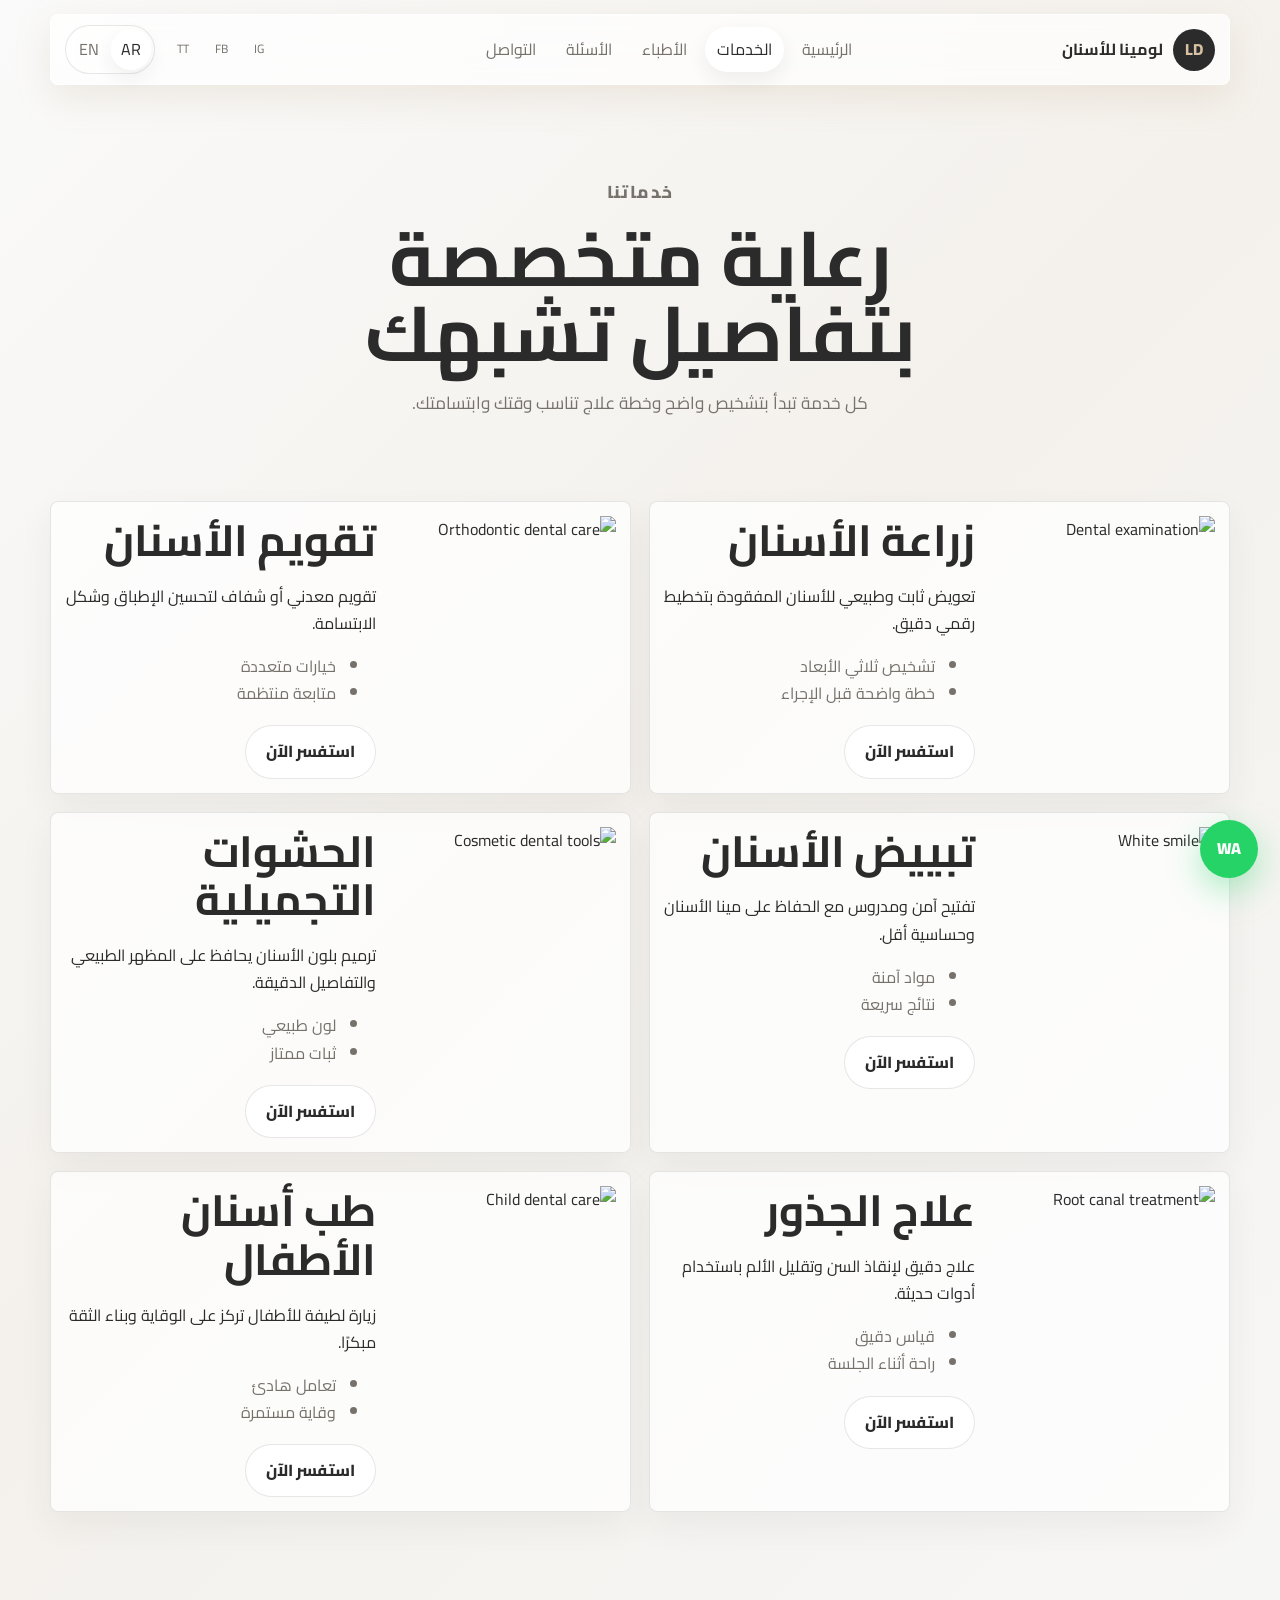
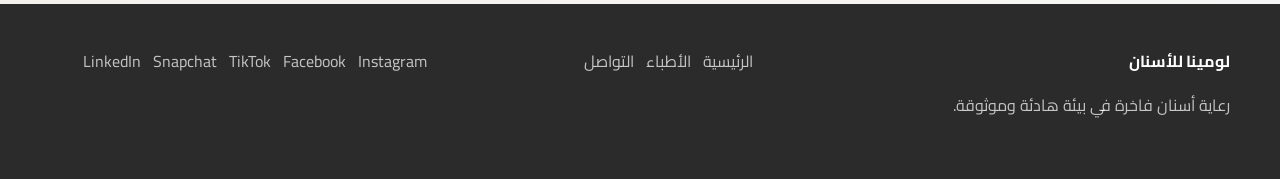
==== services.html @ 34066160 "Add files via upload" ====
<!doctype html>
<html lang="ar" dir="rtl">
<head>
  <meta charset="utf-8"><meta name="viewport" content="width=device-width, initial-scale=1">
  <title data-i18n="meta.servicesTitle">خدمات الأسنان | لومينا للأسنان</title>
  <meta name="description" content="خدمات زراعة الأسنان، التقويم، التبييض، الحشوات التجميلية، علاج الجذور وطب أسنان الأطفال.">
  <meta property="og:title" content="Dental Services"><meta property="og:type" content="website"><meta name="twitter:card" content="summary">
  <link rel="preconnect" href="https://fonts.googleapis.com"><link rel="preconnect" href="https://fonts.gstatic.com" crossorigin>
  <link href="https://fonts.googleapis.com/css2?family=Cairo:wght@400;600;700;800&family=Inter:wght@400;500;600;700&family=Playfair+Display:wght@600;700&display=swap" rel="stylesheet"><link rel="stylesheet" href="style.css">
</head>
<body>
<header class="site-header glass"><a class="brand" href="index.html"><span>LD</span><b data-i18n="common.brand">لومينا للأسنان</b></a><button class="nav-toggle" aria-expanded="false" aria-controls="site-nav">☰</button><nav id="site-nav" class="site-nav"><a href="index.html" data-i18n="nav.home">الرئيسية</a><a href="services.html" data-i18n="nav.services">الخدمات</a><a href="doctors.html" data-i18n="nav.doctors">الأطباء</a><a href="faq.html" data-i18n="nav.faq">الأسئلة</a><a href="contact.html" data-i18n="nav.contact">التواصل</a></nav><div class="header-actions"><div class="social-mini"><a href="https://instagram.com">IG</a><a href="https://facebook.com">FB</a><a href="https://tiktok.com">TT</a></div><div class="lang-switch"><button data-lang="ar">AR</button><button data-lang="en">EN</button></div></div></header>
<main id="main">
  <section class="page-hero section-pad"><p class="eyebrow" data-i18n="services.pageEyebrow">خدماتنا</p><h1 data-i18n="services.pageTitle">رعاية متخصصة بتفاصيل تشبهك</h1><p data-i18n="services.pageText">كل خدمة تبدأ بتشخيص واضح وخطة علاج تناسب وقتك وابتسامتك.</p></section>
  <section class="section-pad service-grid">
    <article class="service-card reveal"><img src="https://images.pexels.com/photos/6812534/pexels-photo-6812534.jpeg?auto=compress&cs=tinysrgb&w=900" alt="Dental examination" loading="lazy"><div><h2 data-i18n="services.implants">زراعة الأسنان</h2><p data-i18n="serviceText.implants">تعويض ثابت وطبيعي للأسنان المفقودة بتخطيط رقمي دقيق.</p><ul><li data-i18n="benefit.scan">تشخيص ثلاثي الأبعاد</li><li data-i18n="benefit.plan">خطة واضحة قبل الإجراء</li></ul><a class="btn secondary" data-whatsapp href="#" data-i18n="common.ask">استفسر الآن</a></div></article>
    <article class="service-card reveal"><img src="https://images.pexels.com/photos/6627339/pexels-photo-6627339.jpeg?auto=compress&cs=tinysrgb&w=900" alt="Orthodontic dental care" loading="lazy"><div><h2 data-i18n="services.ortho">تقويم الأسنان</h2><p data-i18n="serviceText.ortho">تقويم معدني أو شفاف لتحسين الإطباق وشكل الابتسامة.</p><ul><li data-i18n="benefit.options">خيارات متعددة</li><li data-i18n="benefit.follow">متابعة منتظمة</li></ul><a class="btn secondary" data-whatsapp href="#" data-i18n="common.ask">استفسر الآن</a></div></article>
    <article class="service-card reveal"><img src="https://images.pexels.com/photos/3762453/pexels-photo-3762453.jpeg?auto=compress&cs=tinysrgb&w=900" alt="White smile" loading="lazy"><div><h2 data-i18n="services.whitening">تبييض الأسنان</h2><p data-i18n="serviceText.whitening">تفتيح آمن ومدروس مع الحفاظ على مينا الأسنان وحساسية أقل.</p><ul><li data-i18n="benefit.safe">مواد آمنة</li><li data-i18n="benefit.quick">نتائج سريعة</li></ul><a class="btn secondary" data-whatsapp href="#" data-i18n="common.ask">استفسر الآن</a></div></article>
    <article class="service-card reveal"><img src="https://images.pexels.com/photos/4269693/pexels-photo-4269693.jpeg?auto=compress&cs=tinysrgb&w=900" alt="Cosmetic dental tools" loading="lazy"><div><h2 data-i18n="services.fillings">الحشوات التجميلية</h2><p data-i18n="serviceText.fillings">ترميم بلون الأسنان يحافظ على المظهر الطبيعي والتفاصيل الدقيقة.</p><ul><li data-i18n="benefit.natural">لون طبيعي</li><li data-i18n="benefit.durable">ثبات ممتاز</li></ul><a class="btn secondary" data-whatsapp href="#" data-i18n="common.ask">استفسر الآن</a></div></article>
    <article class="service-card reveal"><img src="https://images.pexels.com/photos/18524124/pexels-photo-18524124.jpeg?auto=compress&cs=tinysrgb&w=900" alt="Root canal treatment" loading="lazy"><div><h2 data-i18n="services.root">علاج الجذور</h2><p data-i18n="serviceText.root">علاج دقيق لإنقاذ السن وتقليل الألم باستخدام أدوات حديثة.</p><ul><li data-i18n="benefit.precise">قياس دقيق</li><li data-i18n="benefit.comfort">راحة أثناء الجلسة</li></ul><a class="btn secondary" data-whatsapp href="#" data-i18n="common.ask">استفسر الآن</a></div></article>
    <article class="service-card reveal"><img src="https://images.pexels.com/photos/8460095/pexels-photo-8460095.jpeg?auto=compress&cs=tinysrgb&w=900" alt="Child dental care" loading="lazy"><div><h2 data-i18n="services.kids">طب أسنان الأطفال</h2><p data-i18n="serviceText.kids">زيارة لطيفة للأطفال تركز على الوقاية وبناء الثقة مبكرًا.</p><ul><li data-i18n="benefit.gentle">تعامل هادئ</li><li data-i18n="benefit.prevent">وقاية مستمرة</li></ul><a class="btn secondary" data-whatsapp href="#" data-i18n="common.ask">استفسر الآن</a></div></article>
  </section>
</main>
<footer class="site-footer"><div><b data-i18n="common.brand">لومينا للأسنان</b><p data-i18n="footer.text">رعاية أسنان فاخرة في بيئة هادئة وموثوقة.</p></div><nav><a href="index.html" data-i18n="nav.home">الرئيسية</a><a href="doctors.html" data-i18n="nav.doctors">الأطباء</a><a href="contact.html" data-i18n="nav.contact">التواصل</a></nav><div class="socials"><a href="https://instagram.com">Instagram</a><a href="https://facebook.com">Facebook</a><a href="https://tiktok.com">TikTok</a><a href="https://snapchat.com">Snapchat</a><a href="https://linkedin.com">LinkedIn</a></div></footer><a class="wa-float" data-whatsapp href="#">WA</a><script src="app.js" defer></script>
</body></html>
---- style.css ----
:root{
  --primary:#B89B72;--dark:#2B2B2B;--light:#FAFAFA;--white:#FFFFFF;--accent:#D8C2A3;
  --smoke:#ecebea;--gray:#76716b;--line:rgba(43,43,43,.11);--glass:rgba(255,255,255,.68);
  --shadow:0 22px 70px rgba(43,43,43,.13);--soft:0 12px 36px rgba(184,155,114,.18);
  --radius:8px;--ease:cubic-bezier(.22,1,.36,1);
}
*{box-sizing:border-box}html{scroll-behavior:smooth}body{margin:0;background:linear-gradient(135deg,#fafafa 0%,#f4f1ec 45%,#f7f7f7 100%);color:var(--dark);font-family:Cairo,Inter,sans-serif;line-height:1.7;overflow-x:hidden}body[dir=ltr]{font-family:Inter,Cairo,sans-serif}body[dir=ltr] h1,body[dir=ltr] h2{font-family:"Playfair Display",serif}img{display:block;max-width:100%;height:auto}a{color:inherit;text-decoration:none}button,input,select,textarea{font:inherit}main{min-height:64vh}.skip-link{position:absolute;inset-inline-start:1rem;top:-100px;background:var(--dark);color:white;padding:.7rem 1rem;z-index:20}.skip-link:focus{top:1rem}.glass{background:var(--glass);backdrop-filter:blur(22px);-webkit-backdrop-filter:blur(22px);border:1px solid rgba(255,255,255,.62);box-shadow:var(--soft)}.site-header{position:sticky;top:14px;z-index:10;margin:14px auto 0;width:min(1180px,calc(100% - 28px));display:grid;grid-template-columns:auto 1fr auto;align-items:center;gap:18px;padding:10px 14px;border-radius:var(--radius)}.brand{display:flex;align-items:center;gap:10px;font-weight:800;white-space:nowrap}.brand span{display:grid;place-items:center;width:42px;height:42px;border-radius:50%;background:var(--dark);color:var(--accent);letter-spacing:0}.site-nav{display:flex;align-items:center;justify-content:center;gap:6px}.site-nav a,.social-mini a,.lang-switch button{padding:9px 12px;border-radius:999px;color:var(--gray);transition:.22s var(--ease)}.site-nav a:hover,.site-nav a.active,.social-mini a:hover,.lang-switch button.active{background:#fff;color:var(--dark);box-shadow:0 8px 20px rgba(43,43,43,.07)}.header-actions{display:flex;align-items:center;gap:10px}.social-mini,.lang-switch{display:flex;align-items:center;gap:2px}.social-mini a{font-size:.75rem}.lang-switch{border:1px solid var(--line);border-radius:999px;padding:3px;background:rgba(255,255,255,.55)}.lang-switch button{border:0;background:transparent;cursor:pointer;padding:7px 10px}.nav-toggle{display:none;border:0;background:var(--dark);color:white;border-radius:999px;width:42px;height:42px;cursor:pointer}.section-pad{width:min(1180px,calc(100% - 32px));margin:auto;padding:92px 0}.compact{padding-top:42px}.hero{display:grid;grid-template-columns:minmax(0,1fr) minmax(330px,520px);gap:58px;align-items:center;min-height:calc(100vh - 94px);padding-top:42px}.eyebrow{margin:0 0 14px;color:var(--primary);font-weight:800;letter-spacing:.08em;text-transform:uppercase;font-size:.82rem}h1,h2,h3,p{overflow-wrap:anywhere}h1{margin:0;font-size:clamp(2.5rem,6vw,6.8rem);line-height:.98;letter-spacing:0;max-width:760px}h2{margin:0 0 18px;font-size:clamp(1.8rem,3.4vw,3.6rem);line-height:1.12;letter-spacing:0}h3{margin:0 0 8px;font-size:1.15rem}.hero-copy p:not(.eyebrow),.page-hero p,.section-head+*,.final-cta p{color:var(--gray);font-size:1.08rem}.hero-ctas{display:flex;flex-wrap:wrap;gap:12px;margin-top:30px}.btn{position:relative;display:inline-flex;align-items:center;justify-content:center;min-height:48px;padding:12px 20px;border-radius:999px;border:1px solid var(--line);font-weight:800;cursor:pointer;isolation:isolate;overflow:hidden;transition:transform .22s var(--ease),box-shadow .22s var(--ease),background .22s}.btn:hover{transform:translateY(-2px);box-shadow:var(--soft)}.primary{background:var(--dark);color:white;border-color:var(--dark)}.secondary{background:#fff;color:var(--dark)}.ghost{background:rgba(255,255,255,.5);color:var(--dark)}.large{min-height:60px;padding-inline:30px}.ripple::after{content:"";position:absolute;inset:auto auto -70% -20%;width:90px;height:90px;background:rgba(216,194,163,.26);border-radius:50%;transition:transform .5s var(--ease);z-index:-1}.ripple:hover::after{transform:scale(4)}.hero-visual{position:relative}.hero-visual img,.angled-photo img{width:100%;aspect-ratio:4/5;object-fit:cover;border-radius:var(--radius);box-shadow:var(--shadow);filter:saturate(.94) contrast(1.02)}.hero-visual::before{content:"";position:absolute;inset:7% -8% -8% 12%;border:1px solid rgba(184,155,114,.35);border-radius:var(--radius);z-index:-1}.floating-panel{position:absolute;inset:auto 22px 22px auto;max-width:230px;border-radius:var(--radius);padding:16px}.floating-panel b{display:block;font-size:1.8rem}.floating-panel span{color:var(--gray);font-size:.92rem}.section-head{max-width:710px;margin-bottom:32px}.service-strip{display:grid;grid-template-columns:repeat(6,1fr);border:1px solid var(--line);border-radius:var(--radius);overflow:hidden;background:rgba(255,255,255,.55)}.service-strip article{min-height:150px;padding:22px;border-inline-end:1px solid var(--line);transition:.22s var(--ease)}.service-strip article:last-child{border:0}.service-strip article:hover{background:white;transform:translateY(-4px)}.service-strip span{color:var(--primary);font-weight:800}.split-section{display:grid;grid-template-columns:.9fr 1.1fr;gap:54px;align-items:center}.why-grid{display:grid;grid-template-columns:repeat(2,1fr);gap:14px;margin-top:28px}.why-grid article,.doctor-preview article,.slider,.service-card,.doctor-card,.booking-form,.contact-info article,.accordion-item,.mini-faq details{border:1px solid var(--line);border-radius:var(--radius);background:rgba(255,255,255,.72);box-shadow:0 14px 34px rgba(43,43,43,.06)}.why-grid article{padding:18px}.why-grid p{margin:.35rem 0 0;color:var(--gray)}.muted-band{width:100%;max-width:none;background:rgba(255,255,255,.48);padding-inline:max(16px,calc((100% - 1180px)/2))}.doctor-preview,.doctors-grid{display:grid;grid-template-columns:repeat(3,1fr);gap:18px}.doctor-preview article,.doctor-card{overflow:hidden;transition:.25s var(--ease)}.doctor-preview article:hover,.doctor-card:hover,.service-card:hover{transform:translateY(-5px);box-shadow:var(--soft)}.doctor-preview img{width:100%;aspect-ratio:4/3;object-fit:cover}.doctor-preview h3,.doctor-preview p{padding-inline:18px}.doctor-preview p{padding-bottom:18px;color:var(--gray)}.center{text-align:center;margin-top:28px}.slider{position:relative;padding:20px;display:grid;grid-template-columns:44px 1fr 44px;align-items:center}.slides{min-height:390px;position:relative}.slide{display:none;text-align:center}.slide.active{display:block;animation:fadeUp .45s var(--ease)}.before-after img{width:100%;max-height:310px;object-fit:cover;border-radius:var(--radius)}.slide p{font-size:1.15rem;color:var(--dark)}.slide b{color:var(--primary);letter-spacing:.1em}.slider-btn{width:44px;height:44px;border-radius:999px;border:1px solid var(--line);background:white;font-size:2rem;cursor:pointer}.mini-faq,.accordion-list{display:grid;gap:12px}.mini-faq details,.accordion-item{padding:18px}.mini-faq summary,.accordion-question{font-weight:800;cursor:pointer}.faq-preview{padding-top:36px}.final-cta{width:min(980px,calc(100% - 32px));text-align:center;border-radius:var(--radius);margin-bottom:80px;background:linear-gradient(135deg,rgba(43,43,43,.94),rgba(76,70,64,.94));color:white;padding:64px 28px;box-shadow:var(--shadow)}.final-cta h2{margin-inline:auto;max-width:780px}.page-hero{text-align:center;padding-bottom:36px}.page-hero h1,.page-hero p{margin-inline:auto}.page-hero p{max-width:720px}.service-grid{display:grid;grid-template-columns:repeat(2,1fr);gap:18px;padding-top:30px}.service-card{display:grid;grid-template-columns:220px 1fr;gap:20px;overflow:hidden;padding:14px}.service-card img{width:100%;height:100%;min-height:260px;object-fit:cover;border-radius:6px}.service-card ul{margin:12px 0 18px;color:var(--gray)}.doctors-grid{grid-template-columns:repeat(2,1fr);padding-top:30px}.doctor-card{display:grid;grid-template-columns:220px 1fr;gap:22px;padding:14px}.doctor-card img{width:100%;height:100%;min-height:290px;object-fit:cover;border-radius:6px}.doctor-card b{color:var(--primary)}.doctor-card p{color:var(--gray)}.accordion-list{max-width:920px;padding-top:28px}.accordion-item{overflow:hidden}.accordion-question{width:100%;display:flex;justify-content:space-between;gap:16px;align-items:center;border:0;background:transparent;text-align:inherit;padding:0;color:var(--dark)}.accordion-answer{max-height:0;opacity:0;overflow:hidden;color:var(--gray);transition:max-height .3s var(--ease),opacity .25s}.accordion-item.open .accordion-answer{max-height:160px;opacity:1;margin-top:10px}.contact-layout{display:grid;grid-template-columns:.9fr 1.1fr;gap:22px;padding-top:30px}.contact-info{display:grid;gap:12px}.contact-info article{padding:18px}.contact-info iframe{width:100%;height:350px;border:0;border-radius:var(--radius);filter:grayscale(.18)}.booking-form{padding:24px;display:grid;gap:14px}.booking-form label{display:grid;gap:7px;font-weight:800}.booking-form input,.booking-form select,.booking-form textarea{width:100%;border:1px solid var(--line);background:rgba(255,255,255,.86);border-radius:6px;padding:12px;color:var(--dark);outline:0}.booking-form input:focus,.booking-form select:focus,.booking-form textarea:focus,.btn:focus-visible,a:focus-visible,button:focus-visible{outline:3px solid rgba(184,155,114,.38);outline-offset:3px}.two-fields{display:grid;grid-template-columns:1fr 1fr;gap:12px}.site-footer{background:var(--dark);color:white;display:grid;grid-template-columns:1.2fr .8fr 1fr;gap:24px;padding:44px max(18px,calc((100% - 1180px)/2));align-items:start}.site-footer p,.site-footer a{color:rgba(255,255,255,.72)}.site-footer nav,.socials{display:flex;flex-wrap:wrap;gap:12px}.wa-float{position:fixed;right:22px;bottom:22px;z-index:12;width:58px;height:58px;border-radius:50%;display:grid;place-items:center;background:#25D366;color:white;font-weight:900;box-shadow:0 12px 34px rgba(37,211,102,.38);animation:pulse 2.4s infinite}.reveal{opacity:0;transform:translateY(22px);transition:opacity .65s var(--ease),transform .65s var(--ease)}.reveal.in{opacity:1;transform:none}@keyframes fadeUp{from{opacity:0;transform:translateY(12px)}to{opacity:1;transform:none}}@keyframes pulse{0%,100%{transform:translateY(0)}50%{transform:translateY(-5px)}}
@media (prefers-reduced-motion:reduce){*,*::before,*::after{animation:none!important;scroll-behavior:auto!important;transition:none!important}.reveal{opacity:1;transform:none}}
@media (max-width:980px){.site-header{grid-template-columns:auto auto 1fr}.nav-toggle{display:block;justify-self:end}.site-nav{position:absolute;left:0;right:0;top:68px;display:none;flex-direction:column;align-items:stretch;padding:12px;background:rgba(255,255,255,.96);border-radius:var(--radius);box-shadow:var(--shadow)}.site-nav.open{display:flex}.header-actions{justify-self:end}.social-mini{display:none}.hero,.split-section,.contact-layout{grid-template-columns:1fr}.hero{min-height:auto}.service-strip{grid-template-columns:repeat(3,1fr)}.service-grid,.doctors-grid,.doctor-preview{grid-template-columns:1fr 1fr}.service-card,.doctor-card{grid-template-columns:1fr}.service-card img,.doctor-card img{height:280px}.site-footer{grid-template-columns:1fr 1fr}}
@media (max-width:640px){.site-header{width:calc(100% - 20px);top:10px;gap:8px}.brand b{display:none}.section-pad{width:min(100% - 24px,1180px);padding:62px 0}h1{font-size:clamp(2.15rem,13vw,4.2rem)}h2{font-size:clamp(1.55rem,8vw,2.6rem)}.hero-ctas,.two-fields{display:grid;grid-template-columns:1fr}.service-strip,.service-grid,.doctors-grid,.doctor-preview,.why-grid{grid-template-columns:1fr}.service-strip article{border-inline-end:0;border-bottom:1px solid var(--line);min-height:112px}.slider{grid-template-columns:1fr}.slider-btn{position:absolute;top:46%;z-index:2}.slider-btn.prev{left:10px}.slider-btn.next{right:10px}.site-footer{grid-template-columns:1fr}.floating-panel{position:static;margin-top:12px}.wa-float{right:14px;bottom:14px}}
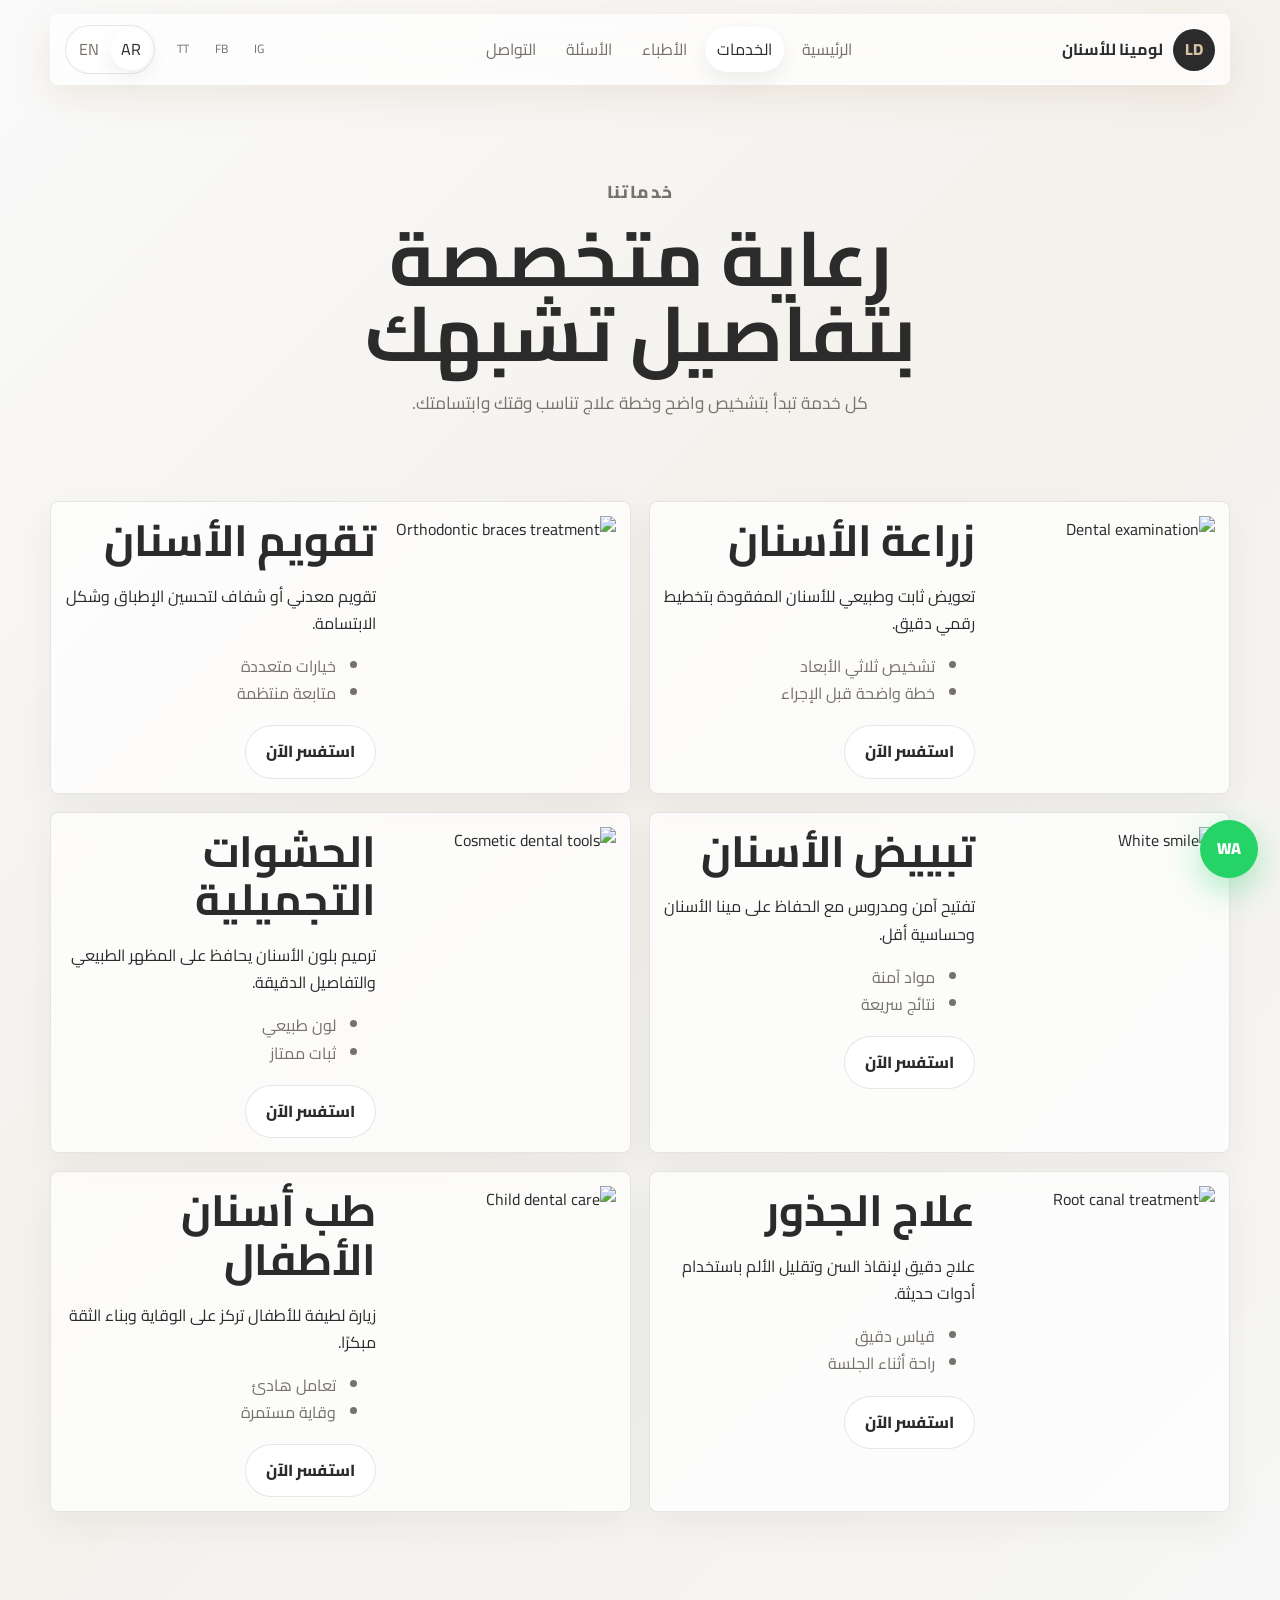
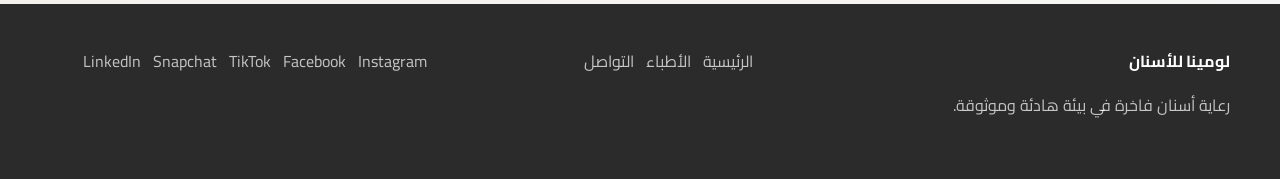
==== commit 0a016293: "Update orthodontics service image" ====
--- a/services.html
+++ b/services.html
@@ -14,7 +14,7 @@
   <section class="page-hero section-pad"><p class="eyebrow" data-i18n="services.pageEyebrow">خدماتنا</p><h1 data-i18n="services.pageTitle">رعاية متخصصة بتفاصيل تشبهك</h1><p data-i18n="services.pageText">كل خدمة تبدأ بتشخيص واضح وخطة علاج تناسب وقتك وابتسامتك.</p></section>
   <section class="section-pad service-grid">
     <article class="service-card reveal"><img src="https://images.pexels.com/photos/6812534/pexels-photo-6812534.jpeg?auto=compress&cs=tinysrgb&w=900" alt="Dental examination" loading="lazy"><div><h2 data-i18n="services.implants">زراعة الأسنان</h2><p data-i18n="serviceText.implants">تعويض ثابت وطبيعي للأسنان المفقودة بتخطيط رقمي دقيق.</p><ul><li data-i18n="benefit.scan">تشخيص ثلاثي الأبعاد</li><li data-i18n="benefit.plan">خطة واضحة قبل الإجراء</li></ul><a class="btn secondary" data-whatsapp href="#" data-i18n="common.ask">استفسر الآن</a></div></article>
-    <article class="service-card reveal"><img src="https://images.pexels.com/photos/6627339/pexels-photo-6627339.jpeg?auto=compress&cs=tinysrgb&w=900" alt="Orthodontic dental care" loading="lazy"><div><h2 data-i18n="services.ortho">تقويم الأسنان</h2><p data-i18n="serviceText.ortho">تقويم معدني أو شفاف لتحسين الإطباق وشكل الابتسامة.</p><ul><li data-i18n="benefit.options">خيارات متعددة</li><li data-i18n="benefit.follow">متابعة منتظمة</li></ul><a class="btn secondary" data-whatsapp href="#" data-i18n="common.ask">استفسر الآن</a></div></article>
+    <article class="service-card reveal"><img src="https://images.pexels.com/photos/6528907/pexels-photo-6528907.jpeg?auto=compress&cs=tinysrgb&w=900" alt="Orthodontic braces treatment" loading="lazy"><div><h2 data-i18n="services.ortho">تقويم الأسنان</h2><p data-i18n="serviceText.ortho">تقويم معدني أو شفاف لتحسين الإطباق وشكل الابتسامة.</p><ul><li data-i18n="benefit.options">خيارات متعددة</li><li data-i18n="benefit.follow">متابعة منتظمة</li></ul><a class="btn secondary" data-whatsapp href="#" data-i18n="common.ask">استفسر الآن</a></div></article>
     <article class="service-card reveal"><img src="https://images.pexels.com/photos/3762453/pexels-photo-3762453.jpeg?auto=compress&cs=tinysrgb&w=900" alt="White smile" loading="lazy"><div><h2 data-i18n="services.whitening">تبييض الأسنان</h2><p data-i18n="serviceText.whitening">تفتيح آمن ومدروس مع الحفاظ على مينا الأسنان وحساسية أقل.</p><ul><li data-i18n="benefit.safe">مواد آمنة</li><li data-i18n="benefit.quick">نتائج سريعة</li></ul><a class="btn secondary" data-whatsapp href="#" data-i18n="common.ask">استفسر الآن</a></div></article>
     <article class="service-card reveal"><img src="https://images.pexels.com/photos/4269693/pexels-photo-4269693.jpeg?auto=compress&cs=tinysrgb&w=900" alt="Cosmetic dental tools" loading="lazy"><div><h2 data-i18n="services.fillings">الحشوات التجميلية</h2><p data-i18n="serviceText.fillings">ترميم بلون الأسنان يحافظ على المظهر الطبيعي والتفاصيل الدقيقة.</p><ul><li data-i18n="benefit.natural">لون طبيعي</li><li data-i18n="benefit.durable">ثبات ممتاز</li></ul><a class="btn secondary" data-whatsapp href="#" data-i18n="common.ask">استفسر الآن</a></div></article>
     <article class="service-card reveal"><img src="https://images.pexels.com/photos/18524124/pexels-photo-18524124.jpeg?auto=compress&cs=tinysrgb&w=900" alt="Root canal treatment" loading="lazy"><div><h2 data-i18n="services.root">علاج الجذور</h2><p data-i18n="serviceText.root">علاج دقيق لإنقاذ السن وتقليل الألم باستخدام أدوات حديثة.</p><ul><li data-i18n="benefit.precise">قياس دقيق</li><li data-i18n="benefit.comfort">راحة أثناء الجلسة</li></ul><a class="btn secondary" data-whatsapp href="#" data-i18n="common.ask">استفسر الآن</a></div></article>
